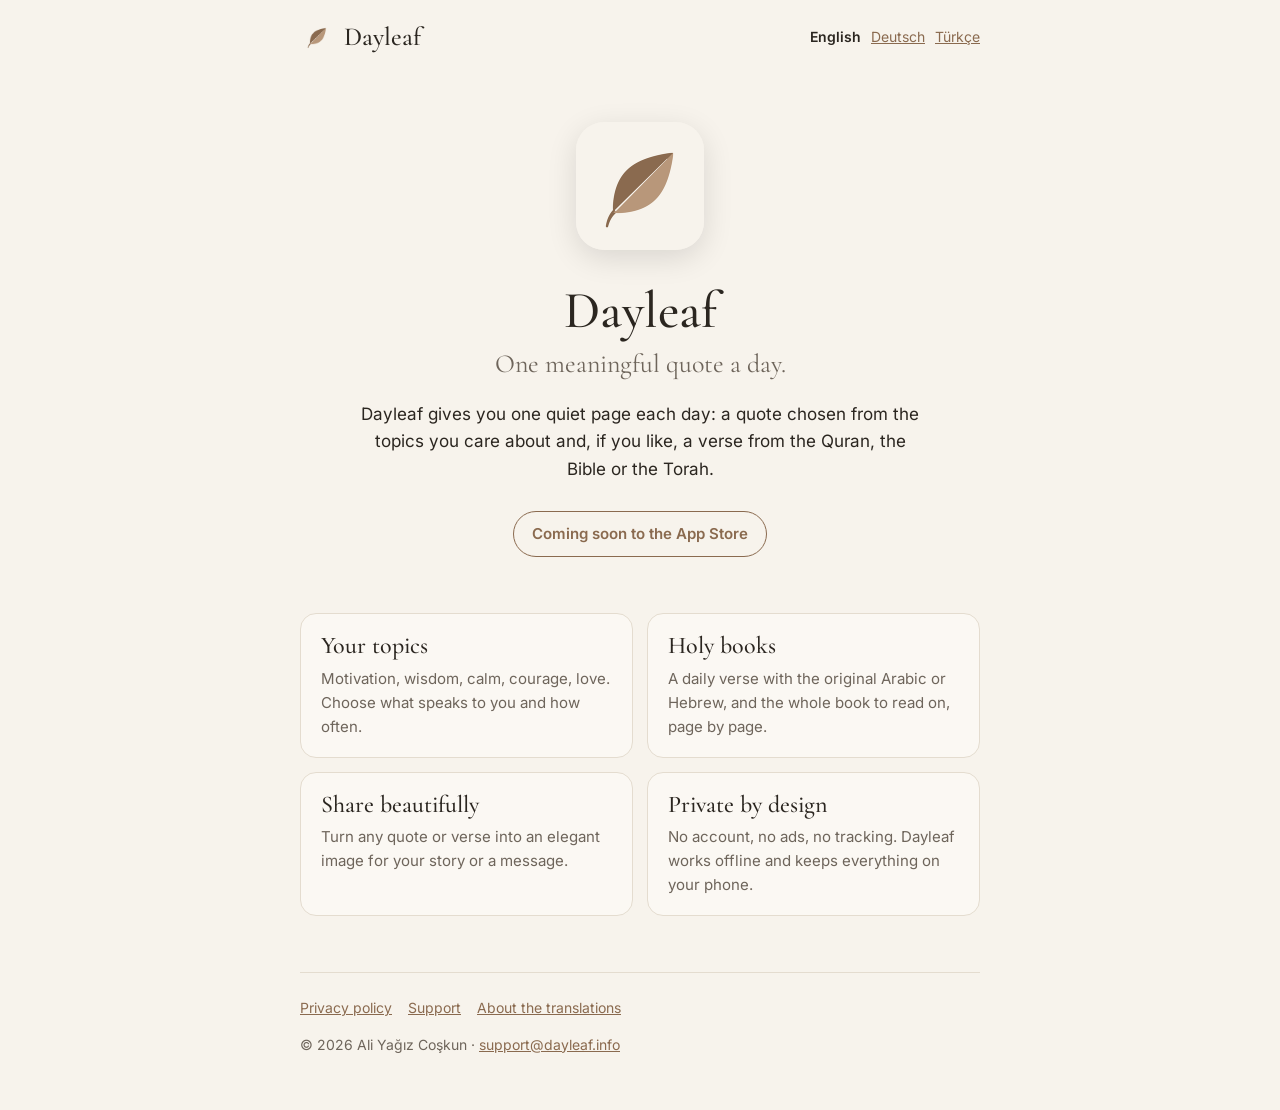
==== index.html @ 7e0f9d33 "Dayleaf website: home, privacy, support, translations (EN/DE/TR) Co-Authored-By: Claude Opus 5.5 <no" ====
<!doctype html>
<html lang="en">
<head>
<meta charset="utf-8">
<meta name="viewport" content="width=device-width, initial-scale=1">
<title>Dayleaf</title>
<meta name="description" content="Dayleaf gives you one quiet page each day: a quote chosen from the topics you care about and, if you like, a verse from the Quran, the Bible or the Torah.">
<link rel="alternate" hreflang="en" href="https://dayleaf.info/"><link rel="alternate" hreflang="de" href="https://dayleaf.info/de/"><link rel="alternate" hreflang="tr" href="https://dayleaf.info/tr/">
<link rel="icon" href="/icon-64.png" type="image/png">
<link rel="apple-touch-icon" href="/icon-180.png">
<link rel="stylesheet" href="/styles.css">
</head>
<body>
<div class="wrap">
<header>
<a class="brand" href="/"><img src="/icon-180.png" alt="">Dayleaf</a>
<nav class="langs" aria-label="Language"><span>English</span><a href="/de/" hreflang="de">Deutsch</a><a href="/tr/" hreflang="tr">Türkçe</a></nav>
</header>
<main>
<section class="hero">
<img src="/icon-256.png" alt="Dayleaf">
<h1>Dayleaf</h1>
<p class="tagline">One meaningful quote a day.</p>
<p class="intro">Dayleaf gives you one quiet page each day: a quote chosen from the topics you care about and, if you like, a verse from the Quran, the Bible or the Torah.</p>
<span class="soon">Coming soon to the App Store</span>
</section>
<section class="features"><div class="card"><h3>Your topics</h3><p>Motivation, wisdom, calm, courage, love. Choose what speaks to you and how often.</p></div><div class="card"><h3>Holy books</h3><p>A daily verse with the original Arabic or Hebrew, and the whole book to read on, page by page.</p></div><div class="card"><h3>Share beautifully</h3><p>Turn any quote or verse into an elegant image for your story or a message.</p></div><div class="card"><h3>Private by design</h3><p>No account, no ads, no tracking. Dayleaf works offline and keeps everything on your phone.</p></div></section>
</main>
<footer>
<a href="/privacy/">Privacy policy</a><a href="/support/">Support</a><a href="/translations/">About the translations</a>
<p>© 2026 Ali Yağız Coşkun · <a href="mailto:support@dayleaf.info">support@dayleaf.info</a></p>
</footer>
</div>
</body>
</html>
---- styles.css ----
@font-face { font-family: 'Cormorant'; src: url('/fonts/CormorantGaramond-Regular.ttf') format('truetype'); font-weight: 400; font-display: swap; }
@font-face { font-family: 'Cormorant'; src: url('/fonts/CormorantGaramond-Medium.ttf') format('truetype'); font-weight: 500; font-display: swap; }
@font-face { font-family: 'Inter'; src: url('/fonts/Inter-Regular.ttf') format('truetype'); font-weight: 400; font-display: swap; }
@font-face { font-family: 'Inter'; src: url('/fonts/Inter-SemiBold.ttf') format('truetype'); font-weight: 600; font-display: swap; }
:root { --paper: #F7F3EC; --ink: #2B2620; --muted: #6E655B; --accent: #8A6A4F; --line: #E4DCCF; --card: #FBF8F3; }
@media (prefers-color-scheme: dark) {
  :root { --paper: #1C1A17; --ink: #EDE7DD; --muted: #A89F93; --accent: #C9A585; --line: #34302A; --card: #23201C; }
}
* { box-sizing: border-box; }
html { -webkit-text-size-adjust: 100%; }
body { margin: 0; background: var(--paper); color: var(--ink); font: 17px/1.6 Inter, -apple-system, system-ui, sans-serif; }
a { color: var(--accent); }
.wrap { max-width: 720px; margin: 0 auto; padding: 0 20px; }
header { display: flex; align-items: center; justify-content: space-between; gap: 12px; padding: 20px 0; }
header .brand { display: flex; align-items: center; gap: 10px; color: var(--ink); text-decoration: none; font: 500 26px/1 Cormorant, Georgia, serif; }
header .brand img { width: 34px; height: 34px; border-radius: 8px; }
nav.langs { font-size: 14px; color: var(--muted); }
nav.langs a, nav.langs span { margin-left: 10px; }
nav.langs span { color: var(--ink); font-weight: 600; }
.hero { text-align: center; padding: 48px 0 24px; }
.hero img { width: 128px; height: 128px; border-radius: 28px; box-shadow: 0 8px 30px rgba(0,0,0,.12); }
h1 { font: 500 52px/1.1 Cormorant, Georgia, serif; margin: 24px 0 8px; }
.tagline { font: 400 26px/1.3 Cormorant, Georgia, serif; color: var(--muted); margin: 0 0 20px; }
.intro { max-width: 560px; margin: 0 auto; }
.soon { display: inline-block; margin-top: 28px; padding: 10px 18px; border: 1px solid var(--accent); border-radius: 999px; color: var(--accent); font-size: 15px; font-weight: 600; }
.features { display: grid; grid-template-columns: 1fr; gap: 14px; padding: 32px 0; }
@media (min-width: 640px) { .features { grid-template-columns: 1fr 1fr; } }
.card { background: var(--card); border: 1px solid var(--line); border-radius: 16px; padding: 18px 20px; }
.card h3 { margin: 0 0 6px; font: 500 24px/1.2 Cormorant, Georgia, serif; }
.card p { margin: 0; color: var(--muted); font-size: 15px; }
article { padding: 8px 0 40px; }
article h1 { font-size: clamp(30px, 9vw, 44px); margin-top: 16px; overflow-wrap: break-word; hyphens: auto; }
article h2 { font-size: 18px; margin: 32px 0 8px; }
article p, article li { overflow-wrap: anywhere; }
.faq h3 { font-size: 17px; margin: 24px 0 4px; }
.faq p { margin: 0; color: var(--muted); }
.mail { font-size: 20px; font-weight: 600; }
footer { border-top: 1px solid var(--line); margin-top: 24px; padding: 24px 0 40px; font-size: 14px; color: var(--muted); }
footer a { margin-right: 16px; }
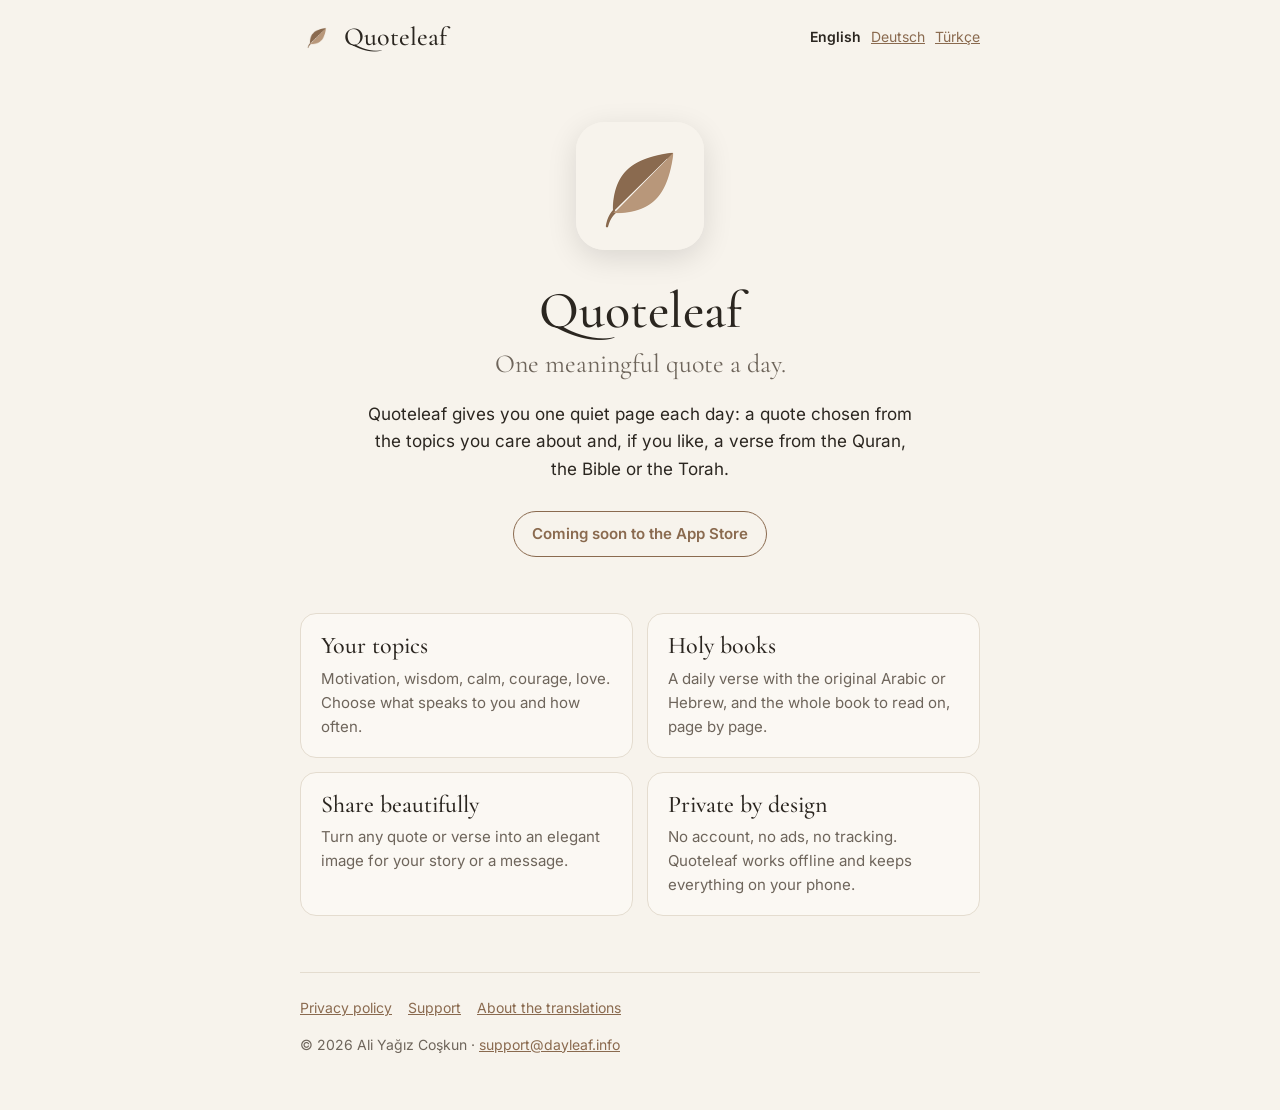
==== commit 79754034: "Rename to Quoteleaf Co-Authored-By: Claude Opus 5.5 <noreply@anthropic.com> Claude-Session: https://" ====
--- a/index.html
+++ b/index.html
@@ -3,8 +3,8 @@
 <head>
 <meta charset="utf-8">
 <meta name="viewport" content="width=device-width, initial-scale=1">
-<title>Dayleaf</title>
-<meta name="description" content="Dayleaf gives you one quiet page each day: a quote chosen from the topics you care about and, if you like, a verse from the Quran, the Bible or the Torah.">
+<title>Quoteleaf</title>
+<meta name="description" content="Quoteleaf gives you one quiet page each day: a quote chosen from the topics you care about and, if you like, a verse from the Quran, the Bible or the Torah.">
 <link rel="alternate" hreflang="en" href="https://dayleaf.info/"><link rel="alternate" hreflang="de" href="https://dayleaf.info/de/"><link rel="alternate" hreflang="tr" href="https://dayleaf.info/tr/">
 <link rel="icon" href="/icon-64.png" type="image/png">
 <link rel="apple-touch-icon" href="/icon-180.png">
@@ -13,18 +13,18 @@
 <body>
 <div class="wrap">
 <header>
-<a class="brand" href="/"><img src="/icon-180.png" alt="">Dayleaf</a>
+<a class="brand" href="/"><img src="/icon-180.png" alt="">Quoteleaf</a>
 <nav class="langs" aria-label="Language"><span>English</span><a href="/de/" hreflang="de">Deutsch</a><a href="/tr/" hreflang="tr">Türkçe</a></nav>
 </header>
 <main>
 <section class="hero">
-<img src="/icon-256.png" alt="Dayleaf">
-<h1>Dayleaf</h1>
+<img src="/icon-256.png" alt="Quoteleaf">
+<h1>Quoteleaf</h1>
 <p class="tagline">One meaningful quote a day.</p>
-<p class="intro">Dayleaf gives you one quiet page each day: a quote chosen from the topics you care about and, if you like, a verse from the Quran, the Bible or the Torah.</p>
+<p class="intro">Quoteleaf gives you one quiet page each day: a quote chosen from the topics you care about and, if you like, a verse from the Quran, the Bible or the Torah.</p>
 <span class="soon">Coming soon to the App Store</span>
 </section>
-<section class="features"><div class="card"><h3>Your topics</h3><p>Motivation, wisdom, calm, courage, love. Choose what speaks to you and how often.</p></div><div class="card"><h3>Holy books</h3><p>A daily verse with the original Arabic or Hebrew, and the whole book to read on, page by page.</p></div><div class="card"><h3>Share beautifully</h3><p>Turn any quote or verse into an elegant image for your story or a message.</p></div><div class="card"><h3>Private by design</h3><p>No account, no ads, no tracking. Dayleaf works offline and keeps everything on your phone.</p></div></section>
+<section class="features"><div class="card"><h3>Your topics</h3><p>Motivation, wisdom, calm, courage, love. Choose what speaks to you and how often.</p></div><div class="card"><h3>Holy books</h3><p>A daily verse with the original Arabic or Hebrew, and the whole book to read on, page by page.</p></div><div class="card"><h3>Share beautifully</h3><p>Turn any quote or verse into an elegant image for your story or a message.</p></div><div class="card"><h3>Private by design</h3><p>No account, no ads, no tracking. Quoteleaf works offline and keeps everything on your phone.</p></div></section>
 </main>
 <footer>
 <a href="/privacy/">Privacy policy</a><a href="/support/">Support</a><a href="/translations/">About the translations</a>
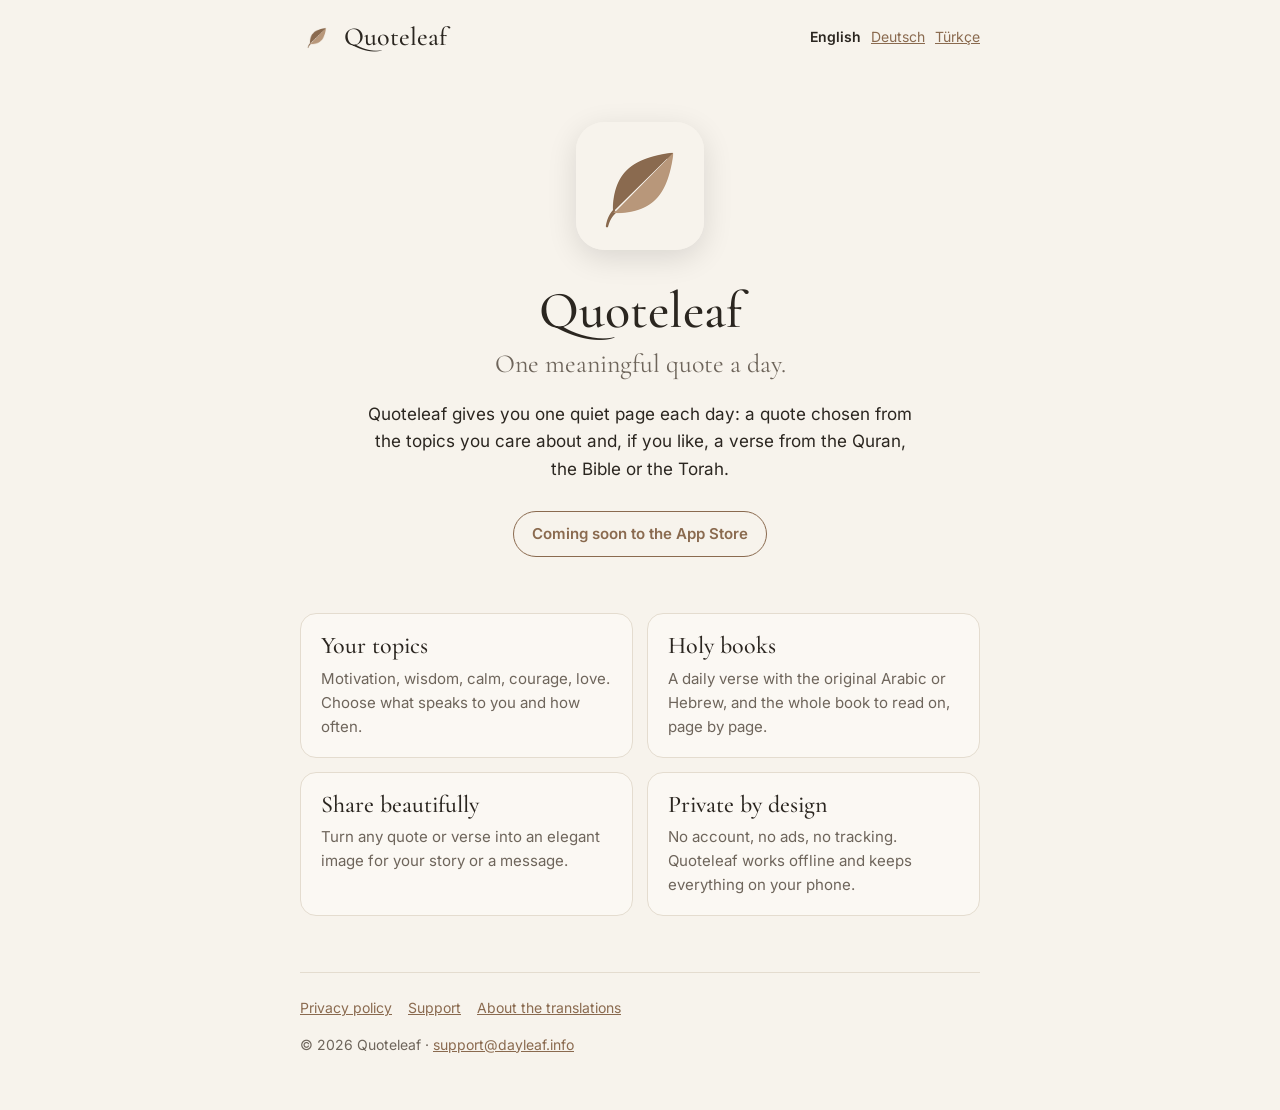
==== commit 328a671b: "Footer: © 2026 Quoteleaf Co-Authored-By: Claude Opus 5.5 <noreply@anthropic.com> Claude-Session: htt" ====
--- a/index.html
+++ b/index.html
@@ -28,7 +28,7 @@
 </main>
 <footer>
 <a href="/privacy/">Privacy policy</a><a href="/support/">Support</a><a href="/translations/">About the translations</a>
-<p>© 2026 Ali Yağız Coşkun · <a href="mailto:support@dayleaf.info">support@dayleaf.info</a></p>
+<p>© 2026 Quoteleaf · <a href="mailto:support@dayleaf.info">support@dayleaf.info</a></p>
 </footer>
 </div>
 </body>
